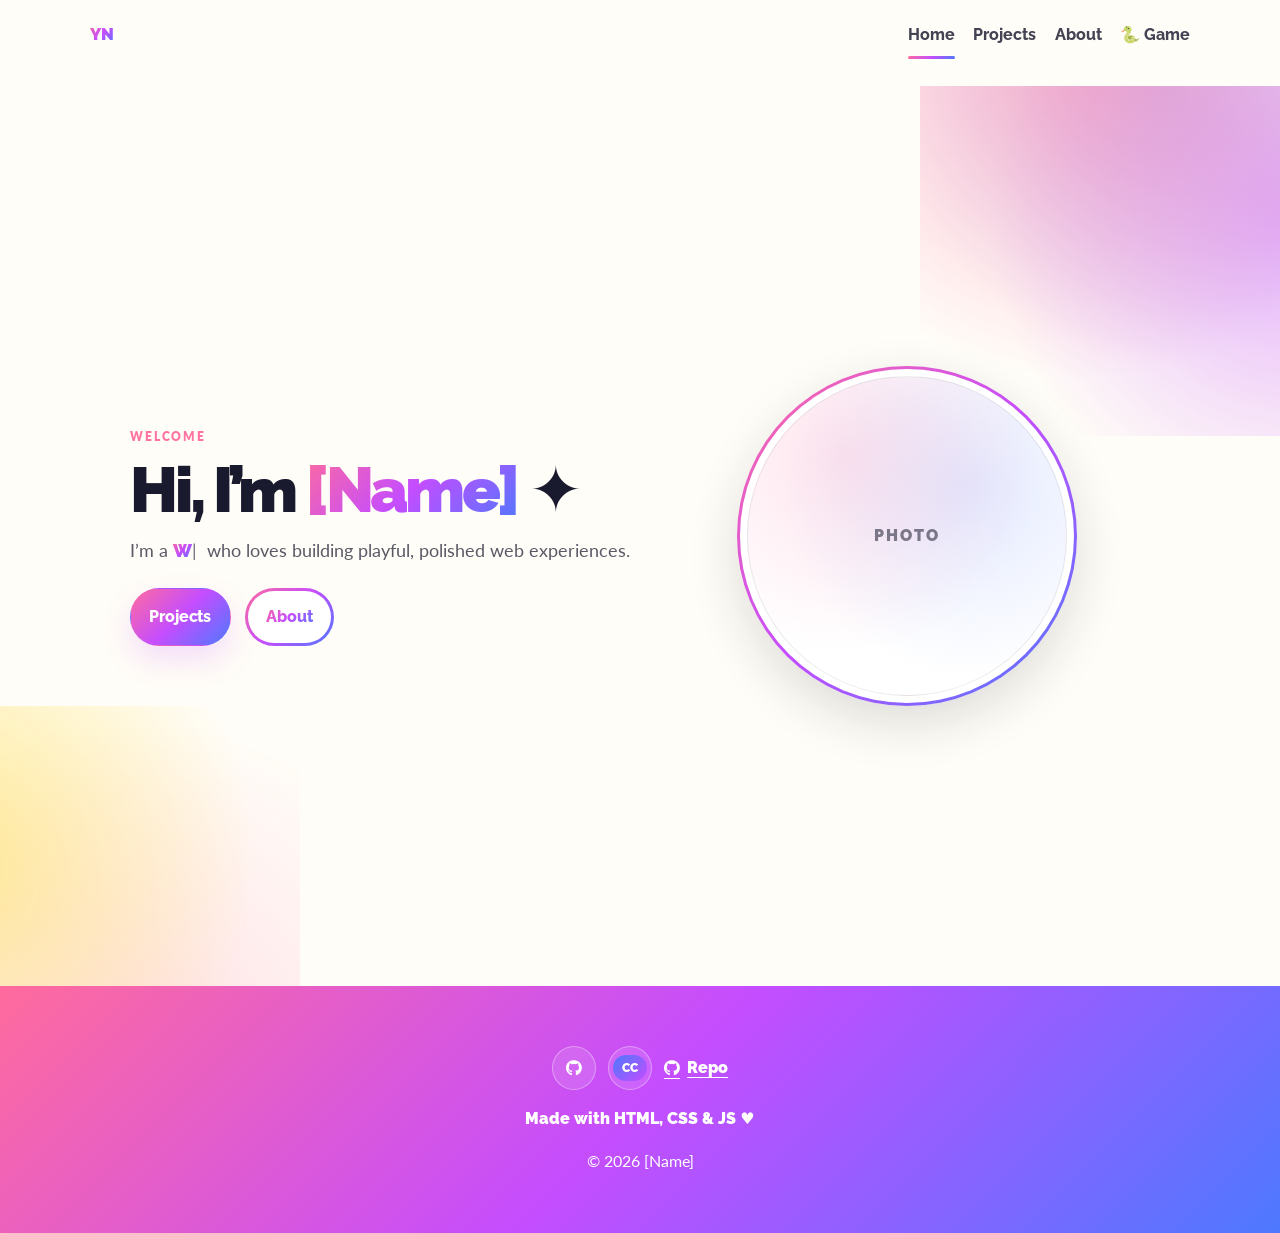
==== solmazadg09.github.io-SITE-1101/index.html @ bbb1feec "Home page text change" ====
<!doctype html>
<html lang="en">
  <head>
    <meta charset="UTF-8" />
    <meta name="viewport" content="width=device-width, initial-scale=1" />
    <meta name="description" content="Personal portfolio website" />
    <title>My Portfolio</title>

    <!-- Google Fonts -->
    <link rel="preconnect" href="https://fonts.googleapis.com" />
    <link rel="preconnect" href="https://fonts.gstatic.com" crossorigin />
    <link
      href="https://fonts.googleapis.com/css2?family=Lato:wght@400;700;900&family=Raleway:wght@700;800;900&display=swap"
      rel="stylesheet"
    />

    <!-- Font Awesome -->
    <link
      rel="stylesheet"
      href="https://cdnjs.cloudflare.com/ajax/libs/font-awesome/6.5.2/css/all.min.css"
      referrerpolicy="no-referrer"
    />

    <link rel="stylesheet" href="./css/style.css" />
    <script src="./js/main.js" defer></script>
  </head>
  <body>
    <a class="skip-link" href="#main">Skip to content</a>

    <header class="site-header">
      <nav class="nav" aria-label="Primary">
        <div class="container nav-inner">
          <a class="brand" href="./index.html" aria-label="Home">
            <span class="brand-mark grad-text">YN</span>
          </a>

          <button
            class="nav-toggle"
            id="navToggle"
            type="button"
            aria-label="Open menu"
            aria-controls="navMenu"
            aria-expanded="false"
          >
            <span class="nav-toggle-lines" aria-hidden="true">
              <span></span><span></span><span></span>
            </span>
          </button>

          <div class="nav-menu" id="navMenu">
            <ul class="nav-links">
              <li><a class="active" href="./index.html#home" aria-current="page">Home</a></li>
              <li><a href="./projects.html">Projects</a></li>
              <li><a href="./about.html">About</a></li>
              <li><a href="./game.html">🐍 Game</a></li>
            </ul>
          </div>
        </div>
      </nav>
    </header>

    <main id="main">
      <section class="hero" id="home" aria-label="Hero">
        <div class="blob one" aria-hidden="true"></div>
        <div class="blob two" aria-hidden="true"></div>

        <div class="container hero-inner">
          <div>
            <p class="label">Welcome</p>
            <h1>
              <span>Hi, I’m </span><span class="grad-text" id="heroName" data-text="[Name]">[Solmaz]</span><span> ✦</span>
            </h1>

            <p class="hero-subtitle">
              <span class="muted">I’m a </span>
              <span class="typing grad-text" id="typing" data-words='["Student","Web Developer","Creator"]'></span
              ><span class="typing-cursor" aria-hidden="true">|</span>
              <span class="muted"> who loves building playful, polished web experiences.</span>
            </p>

            <div class="hero-actions">
              <a class="button button-primary" href="./projects.html">Projects</a>
              <a class="button button-outline" href="./about.html"><span>About</span></a>
            </div>
          </div>

          <div aria-label="Profile photo">
            <div class="ring-photo" role="img" aria-label="Profile photo placeholder">
              <div class="photo-placeholder">Photo</div>
            </div>
          </div>
        </div>
      </section>
    </main>

    <footer class="site-footer">
      <div class="container footer-inner">
        <div class="footer-icons" aria-label="Links">
          <a class="footer-icon" href="https://github.com/solmazadg09" target="_blank" rel="noopener" aria-label="GitHub">
            <i class="fa-brands fa-github" aria-hidden="true"></i>
          </a>
          <a
            class="footer-icon"
            href="https://www.codecademy.com/profiles/solmazadg09"
            target="_blank"
            rel="noopener"
            aria-label="Codecademy Profile"
            title="Codecademy Profile"
          >
            <span class="cc-badge" aria-hidden="true">CC</span>
          </a>
          <a
            class="footer-repo"
            href="https://github.com/solmazadg09/solmazadg09.github.io-SITE-1101"
            target="_blank"
            rel="noopener"
            aria-label="Repo"
          >
            <i class="fa-brands fa-github" aria-hidden="true"></i><span>Repo</span>
          </a>
        </div>

        <div class="footer-tagline">Made with HTML, CSS &amp; JS ♥</div>
        <div>© <span id="year">2026</span> [Name]</div>
      </div>
    </footer>
  </body>
</html>
---- solmazadg09.github.io-SITE-1101/css/style.css ----
:root {
  --grad-1: #FF6B9D;
  --grad-2: #C44DFF;
  --grad-3: #4D79FF;
  --grad-main: linear-gradient(135deg, #FF6B9D, #C44DFF, #4D79FF);
  --bg-main: #FFFDF7;
  --text-dark: #1A1A2E;

  /* Theme (Josh W Comeau-inspired) */
  --bg: var(--bg-main);
  --lavender: #f8f4ff;
  --card: #ffffff;
  --text: var(--text-dark);
  --muted: rgba(26, 26, 46, 0.72);
  --border: rgba(26, 26, 46, 0.12);
  --shadow: 0 18px 50px rgba(26, 26, 46, 0.14);
  --shadow-2: 0 24px 70px rgba(26, 26, 46, 0.18);

  --grad: var(--grad-main);
  --yellow: #ffd93d;

  --radius: 16px;
  --radius-lg: 22px;
  --container: 1120px;

  --font-body: "Lato", system-ui, -apple-system, Segoe UI, Roboto, Arial, sans-serif;
  --font-head: "Raleway", system-ui, -apple-system, Segoe UI, Roboto, Arial, sans-serif;
  --ease-standard: 220ms ease;
}

*,
*::before,
*::after {
  box-sizing: border-box;
}

html {
  margin: 0;
  padding: 0;
  width: 100%;
  scroll-behavior: smooth;
  overflow-x: hidden;
}

body {
  margin: 0;
  padding: 0;
  width: 100%;
  overflow-x: hidden;
  min-height: 100vh;
  display: flex;
  flex-direction: column;
  font-family: var(--font-body);
  font-size: clamp(0.95rem, 1.5vw, 1rem);
  color: var(--text);
  background: var(--bg);
  line-height: 1.6;
  text-rendering: optimizeLegibility;
  animation: pageFadeIn 0.4s ease;
}

main {
  flex: 1;
  width: 100%;
  padding-top: 86px;
}

@keyframes pageFadeIn {
  from {
    opacity: 0;
  }
  to {
    opacity: 1;
  }
}

img {
  max-width: 100%;
  height: auto;
  display: block;
}

a {
  color: inherit;
  text-decoration: none;
  transition: color var(--ease-standard), opacity var(--ease-standard), transform var(--ease-standard);
}

code {
  font-family: ui-monospace, SFMono-Regular, Menlo, Monaco, Consolas, "Liberation Mono",
    "Courier New", monospace;
  font-size: 0.95em;
}

.container {
  max-width: 1100px;
  width: 100%;
  margin: 0 auto;
  padding: 0 40px;
  box-sizing: border-box;
}

section {
  width: 100%;
  box-sizing: border-box;
  padding: 80px 0;
}

.skip-link {
  position: absolute;
  left: 1rem;
  top: 1rem;
  padding: 0.75rem 1rem;
  border-radius: 999px;
  background: #fff;
  border: 1px solid var(--border);
  transform: translateY(-200%);
  transition: transform 160ms ease;
  z-index: 999;
}
.skip-link:focus {
  transform: translateY(0);
  outline: none;
}

/* Shared typography */
h1,
h2,
h3 {
  font-family: var(--font-head);
  line-height: 1.1;
  letter-spacing: -0.02em;
}

.muted {
  color: var(--muted);
}

.label {
  margin: 0;
  text-transform: uppercase;
  letter-spacing: 0.15em;
  font-weight: 800;
  font-size: 0.78rem;
  color: rgba(255, 107, 157, 0.95);
}

.grad-text {
  background: var(--grad);
  -webkit-background-clip: text;
  background-clip: text;
  -webkit-text-fill-color: transparent;
}

.section-title {
  position: relative;
  display: inline-block;
  margin: 0;
  font-size: clamp(1.6rem, 2.8vw, 2.1rem);
}

.section-title::after {
  content: "";
  position: absolute;
  left: 0;
  bottom: -10px;
  width: 62px;
  height: 6px;
  border-radius: 999px;
  background: var(--grad);
  transform-origin: left;
  transform: scaleX(0.78);
  animation: underlinePulse 3.5s ease-in-out infinite;
}

@keyframes underlinePulse {
  0%,
  100% {
    transform: scaleX(0.78);
    filter: saturate(1);
  }
  50% {
    transform: scaleX(1);
    filter: saturate(1.1);
  }
}

/* Navbar */
.site-header {
  position: fixed;
  top: 0;
  left: 0;
  width: 100%;
  box-sizing: border-box;
  z-index: 50;
  background: transparent;
  transition: background 200ms ease, box-shadow 200ms ease;
}

.site-header.scrolled {
  background: rgba(255, 255, 255, 0.92);
  backdrop-filter: blur(10px);
  box-shadow: 0 12px 30px rgba(26, 26, 46, 0.10);
}

.nav {
  width: 100%;
}

.nav-inner {
  position: relative;
  display: flex;
  align-items: center;
  justify-content: space-between;
  gap: 1rem;
  padding: 1rem 0;
}

.brand {
  display: inline-flex;
  align-items: center;
  gap: 0.65rem;
  font-family: var(--font-head);
  font-weight: 900;
  letter-spacing: -0.03em;
}

.brand-mark {
  font-weight: 900;
  font-size: 1.05rem;
}

.nav-toggle {
  display: none;
  width: 44px;
  height: 44px;
  border-radius: 12px;
  border: 1px solid var(--border);
  background: rgba(255, 255, 255, 0.72);
  cursor: pointer;
}

.nav-toggle-lines {
  width: 18px;
  height: 12px;
  margin: 0 auto;
  position: relative;
}

.nav-toggle-lines span {
  position: absolute;
  left: 0;
  right: 0;
  height: 2px;
  background: var(--text);
  border-radius: 999px;
  transition: transform 180ms ease, top 180ms ease, opacity 180ms ease;
}

.nav-toggle-lines span:nth-child(1) {
  top: 0;
}
.nav-toggle-lines span:nth-child(2) {
  top: 5px;
}
.nav-toggle-lines span:nth-child(3) {
  top: 10px;
}

.nav-menu {
  display: flex;
  align-items: center;
  gap: 1.25rem;
}

.nav-links {
  list-style: none;
  display: flex;
  gap: 1.15rem;
  padding: 0;
  margin: 0;
}

.nav-links a {
  position: relative;
  display: inline-block;
  padding: 0.35rem 0;
  font-family: var(--font-head);
  font-weight: 750;
  color: rgba(26, 26, 46, 0.82);
}

.nav-links a:hover,
.nav-links a:focus-visible {
  background: var(--grad);
  -webkit-background-clip: text;
  background-clip: text;
  color: transparent;
  -webkit-text-fill-color: transparent;
  outline: none;
}

.nav-links a::after {
  content: "";
  position: absolute;
  left: 0;
  bottom: -6px;
  height: 3px;
  width: 100%;
  border-radius: 999px;
  background: var(--grad);
  transform: scaleX(0);
  transform-origin: left;
  transition: transform 180ms ease;
}

.nav-links a:hover::after,
.nav-links a:focus-visible::after {
  transform: scaleX(1);
}

.nav-links a.active::after {
  transform: scaleX(1);
}

.nav-links a:focus-visible {
  outline: none;
}

/* Buttons */
.button {
  display: inline-flex;
  align-items: center;
  justify-content: center;
  gap: 0.5rem;
  padding: 0.82rem 1.15rem;
  border-radius: 999px;
  border: 1px solid var(--border);
  font-weight: 800;
  letter-spacing: -0.01em;
  transition: transform var(--ease-standard), box-shadow var(--ease-standard), background var(--ease-standard);
  white-space: nowrap;
  font-family: var(--font-head);
}

.button-primary {
  border-color: transparent;
  background: var(--grad);
  color: #fff;
  box-shadow: 0 14px 30px rgba(196, 77, 255, 0.18);
}

.button-primary:hover,
.button-primary:focus-visible {
  transform: translateY(-2px);
  box-shadow: 0 14px 32px rgba(196, 77, 255, 0.28);
  outline: none;
}

.button-outline {
  background: transparent;
  border: 3px solid transparent;
  background:
    linear-gradient(#fff, #fff) padding-box,
    var(--grad) border-box;
  color: transparent;
  position: relative;
}

.button-outline span {
  background: var(--grad);
  -webkit-background-clip: text;
  background-clip: text;
  -webkit-text-fill-color: transparent;
}

.button-outline:hover,
.button-outline:focus-visible {
  background: var(--grad);
  transform: translateY(-2px);
  outline: none;
}

.button-outline:hover span,
.button-outline:focus-visible span {
  -webkit-text-fill-color: #fff;
  color: #fff;
  background: none;
}

/* Home hero CTAs: stable hover — no translate (avoids jump / magnetic jitter) */
.hero-actions .button-primary:hover,
.hero-actions .button-primary:focus-visible {
  transform: scale(1.02);
  box-shadow: 0 12px 28px rgba(196, 77, 255, 0.22);
}

.hero-actions .button-outline:hover,
.hero-actions .button-outline:focus-visible {
  transform: scale(1.02);
  box-shadow: 0 10px 26px rgba(196, 77, 255, 0.12);
}

/* Sections */
.section {
  padding: 80px 0;
}

.section.alt {
  background: var(--lavender);
}

.section-header {
  margin-bottom: 1.35rem;
}

.section-header p {
  margin: 0.65rem 0 0;
  max-width: 70ch;
}

/* Hero */
.hero {
  position: relative;
  width: 100vw;
  min-height: 100vh;
  margin-left: 0;
  display: flex;
  align-items: center;
  padding: 0;
  overflow: hidden;
}

.hero-inner {
  display: grid;
  grid-template-columns: 1.15fr 0.85fr;
  align-items: center;
  gap: 3rem;
  padding-top: 80px;
  padding-bottom: 80px;
}

.hero h1 {
  margin: 0.5rem 0 0.75rem;
  font-size: clamp(2.6rem, 5vw, 4.4rem);
  font-weight: 900;
  letter-spacing: -0.05em;
}

.typing {
  font-family: var(--font-head);
  font-weight: 900;
}

.typing-cursor {
  display: inline-block;
  width: 1ch;
  color: rgba(26, 26, 46, 0.65);
  animation: blink 1s step-end infinite;
}

@keyframes blink {
  50% {
    opacity: 0;
  }
}

.hero-subtitle {
  margin: 0 0 1.25rem;
  font-size: 1.1rem;
  max-width: 62ch;
}

.hero-actions {
  display: flex;
  gap: 0.9rem;
  flex-wrap: wrap;
  margin-top: 1.4rem;
}

.hero-links {
  margin-top: 1rem;
  display: inline-flex;
  align-items: center;
  gap: 0.55rem;
}

.hero-link {
  width: 34px;
  height: 34px;
  border-radius: 999px;
  display: inline-grid;
  place-items: center;
  border: 1px solid var(--border);
  background: rgba(255, 255, 255, 0.88);
  transition: transform var(--ease-standard), box-shadow var(--ease-standard);
}

.hero-link:hover,
.hero-link:focus-visible {
  transform: translateY(-1px);
  box-shadow: 0 8px 20px rgba(26, 26, 46, 0.16);
  outline: none;
}

.ring-photo {
  width: min(340px, 80vw);
  aspect-ratio: 1 / 1;
  border-radius: 999px;
  border: 3px solid transparent;
  background:
    linear-gradient(#fff, #fff) padding-box,
    var(--grad) border-box;
  box-shadow: var(--shadow);
  overflow: hidden;
  display: grid;
  place-items: center;
}

.ring-photo .photo-placeholder {
  width: calc(100% - 14px);
  height: calc(100% - 14px);
  border-radius: 999px;
  background: radial-gradient(circle at 30% 25%, rgba(255, 107, 157, 0.18), transparent 60%),
    radial-gradient(circle at 70% 35%, rgba(77, 121, 255, 0.16), transparent 62%),
    #fff;
  border: 1px solid rgba(26, 26, 46, 0.08);
  display: grid;
  place-items: center;
  font-family: var(--font-head);
  font-weight: 900;
  letter-spacing: 0.12em;
  text-transform: uppercase;
  color: rgba(26, 26, 46, 0.55);
}

.blob {
  position: absolute;
  width: 540px;
  height: 540px;
  filter: blur(0.2px);
  opacity: 0.9;
  z-index: -1;
  animation: blobMorph 14s ease-in-out infinite, blobDrift 18s ease-in-out infinite;
}

.blob.one {
  top: -190px;
  right: -180px;
  background: radial-gradient(circle at 30% 30%, rgba(255, 107, 157, 0.55), transparent 60%),
    radial-gradient(circle at 70% 60%, rgba(196, 77, 255, 0.48), transparent 62%),
    radial-gradient(circle at 45% 35%, rgba(77, 121, 255, 0.30), transparent 60%);
}

.blob.two {
  bottom: -240px;
  left: -220px;
  width: 520px;
  height: 520px;
  background: radial-gradient(circle at 30% 30%, rgba(255, 217, 61, 0.60), transparent 62%),
    radial-gradient(circle at 70% 65%, rgba(255, 107, 157, 0.22), transparent 65%);
  animation-duration: 16s, 22s;
}

@keyframes blobMorph {
  0% {
    border-radius: 42% 58% 50% 50% / 46% 46% 54% 54%;
  }
  33% {
    border-radius: 58% 42% 62% 38% / 42% 56% 44% 58%;
  }
  66% {
    border-radius: 44% 56% 38% 62% / 60% 40% 60% 40%;
  }
  100% {
    border-radius: 42% 58% 50% 50% / 46% 46% 54% 54%;
  }
}

@keyframes blobDrift {
  0%,
  100% {
    transform: translate3d(0, 0, 0) rotate(0deg);
  }
  50% {
    transform: translate3d(18px, -10px, 0) rotate(6deg);
  }
}

/* Cards + pills */
.cards {
  display: grid;
  grid-template-columns: repeat(3, minmax(0, 1fr));
  gap: 1.4rem;
}

.card {
  background: var(--card);
  border-radius: var(--radius);
  box-shadow: 0 14px 40px rgba(26, 26, 46, 0.10);
  border: 1px solid rgba(26, 26, 46, 0.08);
  overflow: hidden;
  position: relative;
  transition: transform var(--ease-standard), box-shadow var(--ease-standard);
}

.card::before {
  content: "";
  position: absolute;
  inset: 0;
  pointer-events: none;
  opacity: 0;
  transition: opacity 180ms ease;
  background: radial-gradient(
    circle at var(--mouse-x, 50%) var(--mouse-y, 50%),
    rgba(255, 107, 157, 0.15),
    transparent 60%
  );
}

.card:hover::before {
  opacity: 1;
}

.card:hover {
  transform: translateY(-4px);
  box-shadow: 0 16px 42px rgba(26, 26, 46, 0.16);
}

.project-card {
  cursor: pointer;
}

.project-card:hover::after {
  content: "Click to view more";
  position: absolute;
  bottom: 10px;
  right: 10px;
  background: rgba(0, 0, 0, 0.8);
  color: white;
  padding: 4px 8px;
  border-radius: 4px;
  font-size: 0.75rem;
  font-weight: 500;
  pointer-events: none;
  z-index: 1;
}

.card-body {
  padding: 1.1rem 1.2rem 1.25rem;
}

.card h3 {
  margin: 0 0 0.35rem;
}

.card p {
  margin: 0.35rem 0 0.95rem;
  color: var(--muted);
}

.project-hero {
  padding: 1.2rem;
  color: #fff;
  position: relative;
  min-height: 110px;
  display: flex;
  align-items: flex-end;
}

.project-hero h3 {
  margin: 0;
  font-size: 1.25rem;
  letter-spacing: -0.03em;
}

.tags {
  display: flex;
  gap: 0.5rem;
  flex-wrap: wrap;
}

.tag {
  display: inline-flex;
  align-items: center;
  padding: 0.35rem 0.6rem;
  border-radius: 999px;
  color: #fff;
  font-weight: 900;
  font-family: var(--font-head);
  font-size: 0.78rem;
  background: var(--grad);
}

/* About layout */
.two-col {
  display: grid;
  grid-template-columns: 1.5fr 1fr;
  gap: 2rem;
  align-items: start;
}

.skills-grid {
  display: grid;
  grid-template-columns: repeat(3, minmax(0, 1fr));
  gap: 0.6rem;
  margin-top: 1rem;
}

.skill-pill {
  position: relative;
  overflow: hidden;
  padding: 0.55rem 0.7rem;
  border-radius: 999px;
  color: #fff;
  font-family: var(--font-head);
  font-weight: 900;
  font-size: 0.82rem;
  text-align: center;
  background: var(--grad);
}

.skill-pill::after {
  content: "";
  position: absolute;
  inset: -40% -60%;
  background: linear-gradient(120deg, transparent, rgba(255, 255, 255, 0.55), transparent);
  transform: translateX(-120%);
  opacity: 0;
}

.skill-pill:hover::after {
  opacity: 1;
  animation: shimmer 650ms ease-out forwards;
}

@keyframes shimmer {
  to {
    transform: translateX(120%);
  }
}

/* Scroll reveal */
.reveal {
  opacity: 0;
  transform: translateY(30px);
  transition: opacity 700ms ease, transform 700ms ease;
  will-change: opacity, transform;
}

.reveal.in-view {
  opacity: 1;
  transform: translateY(0);
}

.timeline {
  margin-top: 1.25rem;
  padding: 1rem 0.5rem 0.25rem;
}

.timeline-track {
  position: relative;
  height: 6px;
  border-radius: 999px;
  background: var(--grad);
}

.timeline-steps {
  display: grid;
  grid-template-columns: repeat(3, minmax(0, 1fr));
  margin-top: 0.9rem;
  gap: 0.75rem;
  text-align: center;
}

.timeline-dot {
  width: 14px;
  height: 14px;
  border-radius: 999px;
  background: #fff;
  border: 3px solid transparent;
  background:
    linear-gradient(#fff, #fff) padding-box,
    var(--grad) border-box;
  margin: -10px auto 0;
}

/* Game */
.game-page {
  background: var(--bg-main);
}

.game-page-head {
  text-align: center;
  padding-top: 60px;
  margin-bottom: 1.25rem;
}

.game-title {
  margin: 0;
  font-size: clamp(2.1rem, 4vw, 3rem);
}

.game-shell {
  display: flex;
  justify-content: center;
  align-items: center;
  padding: clamp(16px, 4vw, 40px) clamp(12px, 3vw, 20px);
}

.game-card {
  background: #fff;
  border-radius: 24px;
  box-shadow: 0 20px 60px rgba(196, 77, 255, 0.15), 0 8px 24px rgba(255, 107, 157, 0.1);
  padding: clamp(16px, 4vw, 24px);
  display: inline-block;
  max-width: 100%;
  box-sizing: border-box;
}

.game-topbar {
  display: flex;
  justify-content: center;
  flex-wrap: wrap;
  gap: 12px 16px;
  margin-bottom: 14px;
}

.game-stat {
  background: linear-gradient(135deg, var(--grad-1), var(--grad-2));
  color: #fff;
  font-family: var(--font-head);
  font-size: clamp(0.85rem, 2.8vw, 1rem);
  font-weight: 700;
  padding: 8px clamp(14px, 4vw, 24px);
  border-radius: 50px;
  min-width: min(120px, 42vw);
  text-align: center;
  box-sizing: border-box;
}

.canvas-wrap {
  width: 100%;
  max-width: min(400px, calc(100vw - 2.5rem));
  margin: 0 auto;
  overflow: hidden;
  aspect-ratio: 1 / 1;
}

#gameCanvas {
  width: 100%;
  height: auto;
  display: block;
  touch-action: none;
  border-radius: 16px;
  border: 1px solid rgba(26, 26, 46, 0.12);
  background: #fff;
}

.game-actions {
  display: flex;
  justify-content: center;
  margin-top: 18px;
}

.game-cta {
  background: var(--grad-main);
  color: #fff;
  border: none;
  border-radius: 50px;
  padding: 14px 48px;
  min-height: 48px;
  font-size: 1.1rem;
  font-weight: 700;
  font-family: var(--font-head);
  cursor: pointer;
  letter-spacing: 0.05em;
  box-shadow: 0 8px 24px rgba(196, 77, 255, 0.4);
  transition: transform var(--ease-standard), box-shadow var(--ease-standard);
  -webkit-tap-highlight-color: transparent;
}

.game-cta:hover,
.game-cta:focus-visible {
  transform: translateY(-2px);
  box-shadow: 0 12px 30px rgba(196, 77, 255, 0.48);
  outline: none;
}

.game-cta:active {
  transform: translateY(0);
}

.project-modal {
  position: fixed;
  inset: 0;
  display: none;
  align-items: center;
  justify-content: center;
  padding: 1rem;
  background: rgba(26, 26, 46, 0.42);
  z-index: 120;
}

.project-modal.open {
  display: flex;
}

.project-modal-dialog {
  position: relative;
  width: min(760px, 96vw);
  max-height: 90vh;
  overflow-y: auto;
  background: #fff;
  border-radius: 20px;
  border: 1px solid rgba(26, 26, 46, 0.12);
  box-shadow: 0 24px 60px rgba(26, 26, 46, 0.24);
  padding: 1.25rem 1.25rem 1.4rem;
}

.project-modal-close {
  position: absolute;
  top: 10px;
  right: 10px;
  width: 36px;
  height: 36px;
  border-radius: 999px;
  border: 1px solid var(--border);
  background: #fff;
  cursor: pointer;
  font-size: 1.35rem;
  line-height: 1;
}

.project-modal-description {
  margin: 0.35rem 0 0.85rem;
}

.project-modal-images {
  display: grid;
  grid-template-columns: repeat(2, minmax(0, 1fr));
  gap: 0.9rem;
}

.detail-image {
  min-height: 170px;
  border-radius: 14px;
  border: 1px solid rgba(26, 26, 46, 0.1);
  display: grid;
  place-items: center;
  font-family: var(--font-head);
  font-weight: 700;
  color: rgba(26, 26, 46, 0.74);
  background: linear-gradient(135deg, rgba(255, 107, 157, 0.2), rgba(196, 77, 255, 0.2), rgba(77, 121, 255, 0.2));
}

.project-modal-details {
  margin: 0.95rem 0 0;
  padding-left: 1.1rem;
}

.project-modal-details li {
  margin-bottom: 0.45rem;
}

.game-hint {
  color: #888;
  font-size: clamp(0.75rem, 2.5vw, 0.85rem);
  text-align: center;
  margin: 14px 0 0;
  line-height: 1.45;
  padding: 0 4px;
}

/* Footer */
.site-footer {
  width: 100%;
  background: var(--grad);
  color: #fff;
  margin: 0;
  padding: 60px 40px;
  box-sizing: border-box;
}

.footer-inner {
  display: grid;
  gap: 1rem;
  text-align: center;
  justify-items: center;
}

.footer-icons {
  display: inline-flex;
  align-items: center;
  gap: 0.75rem;
}

.footer-icon {
  width: 44px;
  height: 44px;
  display: inline-grid;
  place-items: center;
  border-radius: 999px;
  border: 1px solid rgba(255, 255, 255, 0.35);
  background: rgba(255, 255, 255, 0.12);
  color: #fff;
  transition: transform 140ms ease, background 140ms ease;
}

.footer-icon:hover,
.footer-icon:focus-visible {
  transform: scale(1.08);
  background: rgba(255, 255, 255, 0.18);
  outline: none;
}

.cc-badge {
  font-family: var(--font-head);
  font-weight: 900;
  letter-spacing: -0.03em;
  display: inline-flex;
  align-items: center;
  justify-content: center;
  min-width: 30px;
  padding: 0.2rem 0.6rem;
  border-radius: 999px;
  color: #fff;
  background: linear-gradient(135deg, #4d79ff, #c44dff);
  font-size: 0.78rem;
}

.footer-repo {
  display: inline-flex;
  align-items: center;
  gap: 0.45rem;
  font-weight: 900;
  font-family: var(--font-head);
  text-decoration: underline;
  text-underline-offset: 4px;
}

.footer-tagline {
  font-family: var(--font-head);
  font-weight: 900;
}

/* Responsive */
@media (max-width: 1023px) {
  .cards {
    grid-template-columns: repeat(2, minmax(0, 1fr));
  }

  .two-col {
    grid-template-columns: 1fr;
  }

  .skills-grid {
    grid-template-columns: repeat(2, minmax(0, 1fr));
  }
}

@media (max-width: 768px) {
  .container {
    padding: 0 20px;
  }

  .nav-toggle {
    display: inline-flex;
    align-items: center;
    justify-content: center;
  }

  .nav-menu {
    position: absolute;
    left: 0;
    right: 0;
    top: 100%;
    background: rgba(255, 255, 255, 0.95);
    backdrop-filter: blur(12px);
    border-bottom: 1px solid rgba(26, 26, 46, 0.10);
    box-shadow: 0 16px 40px rgba(26, 26, 46, 0.10);
    padding: 0.9rem 1rem 1.1rem;
    display: grid;
    gap: 0.8rem;
    transform-origin: top;
    transform: translateY(-10px);
    opacity: 0;
    pointer-events: none;
    transition: transform 180ms ease, opacity 180ms ease;
  }

  .nav-menu.open {
    transform: translateY(0);
    opacity: 1;
    pointer-events: auto;
  }

  .nav-links {
    flex-direction: column;
    gap: 0.65rem;
  }

  .cards {
    grid-template-columns: 1fr;
  }

  .project-modal-images {
    grid-template-columns: 1fr;
  }

  .hero {
    min-height: auto;
  }

  .hero-inner {
    grid-template-columns: 1fr;
    padding-top: 2.5rem;
    padding-bottom: 3rem;
  }

  .hero-actions .button {
    width: 100%;
  }

  .blob {
    display: none;
  }

  .site-footer {
    padding: 60px 20px;
  }
}

@media (prefers-reduced-motion: reduce) {
  * {
    transition: none !important;
    animation: none !important;
    scroll-behavior: auto !important;
  }
}
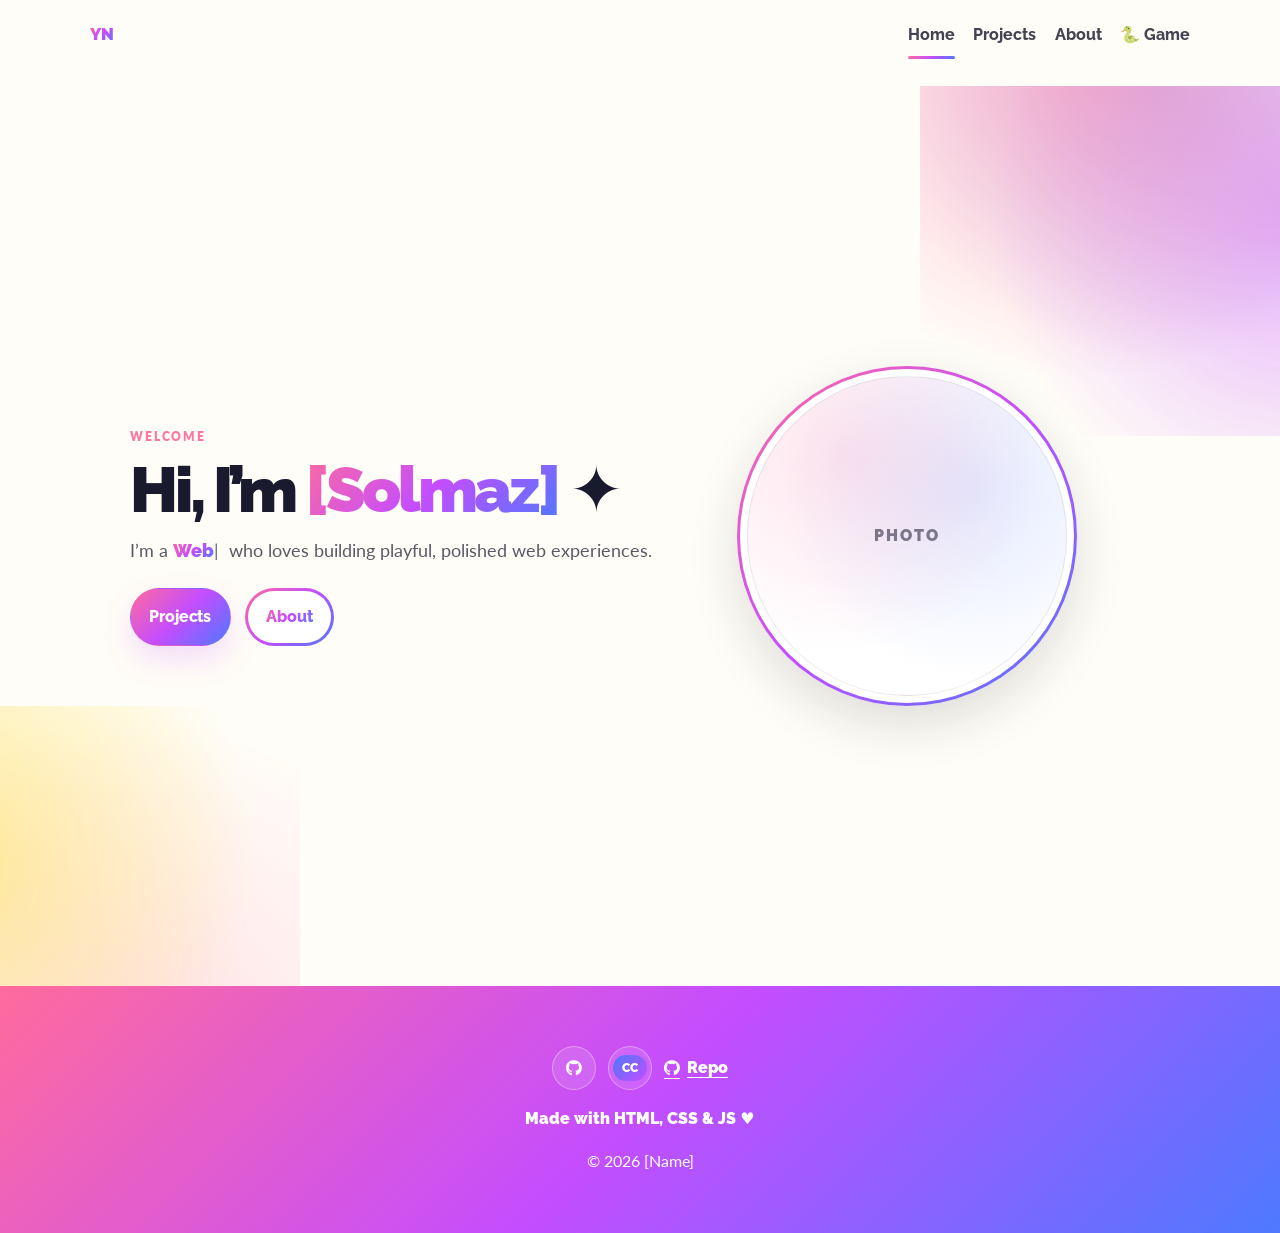
==== commit 4bbe76cc: "Text changes" ====
--- a/solmazadg09.github.io-SITE-1101/index.html
+++ b/solmazadg09.github.io-SITE-1101/index.html
@@ -68,7 +68,7 @@
           <div>
             <p class="label">Welcome</p>
             <h1>
-              <span>Hi, I’m </span><span class="grad-text" id="heroName" data-text="[Name]">[Solmaz]</span><span> ✦</span>
+              <span>Hi, I’m </span><span class="grad-text" id="heroName" data-text="[Solmaz]"></span><span> ✦</span>
             </h1>
 
             <p class="hero-subtitle">
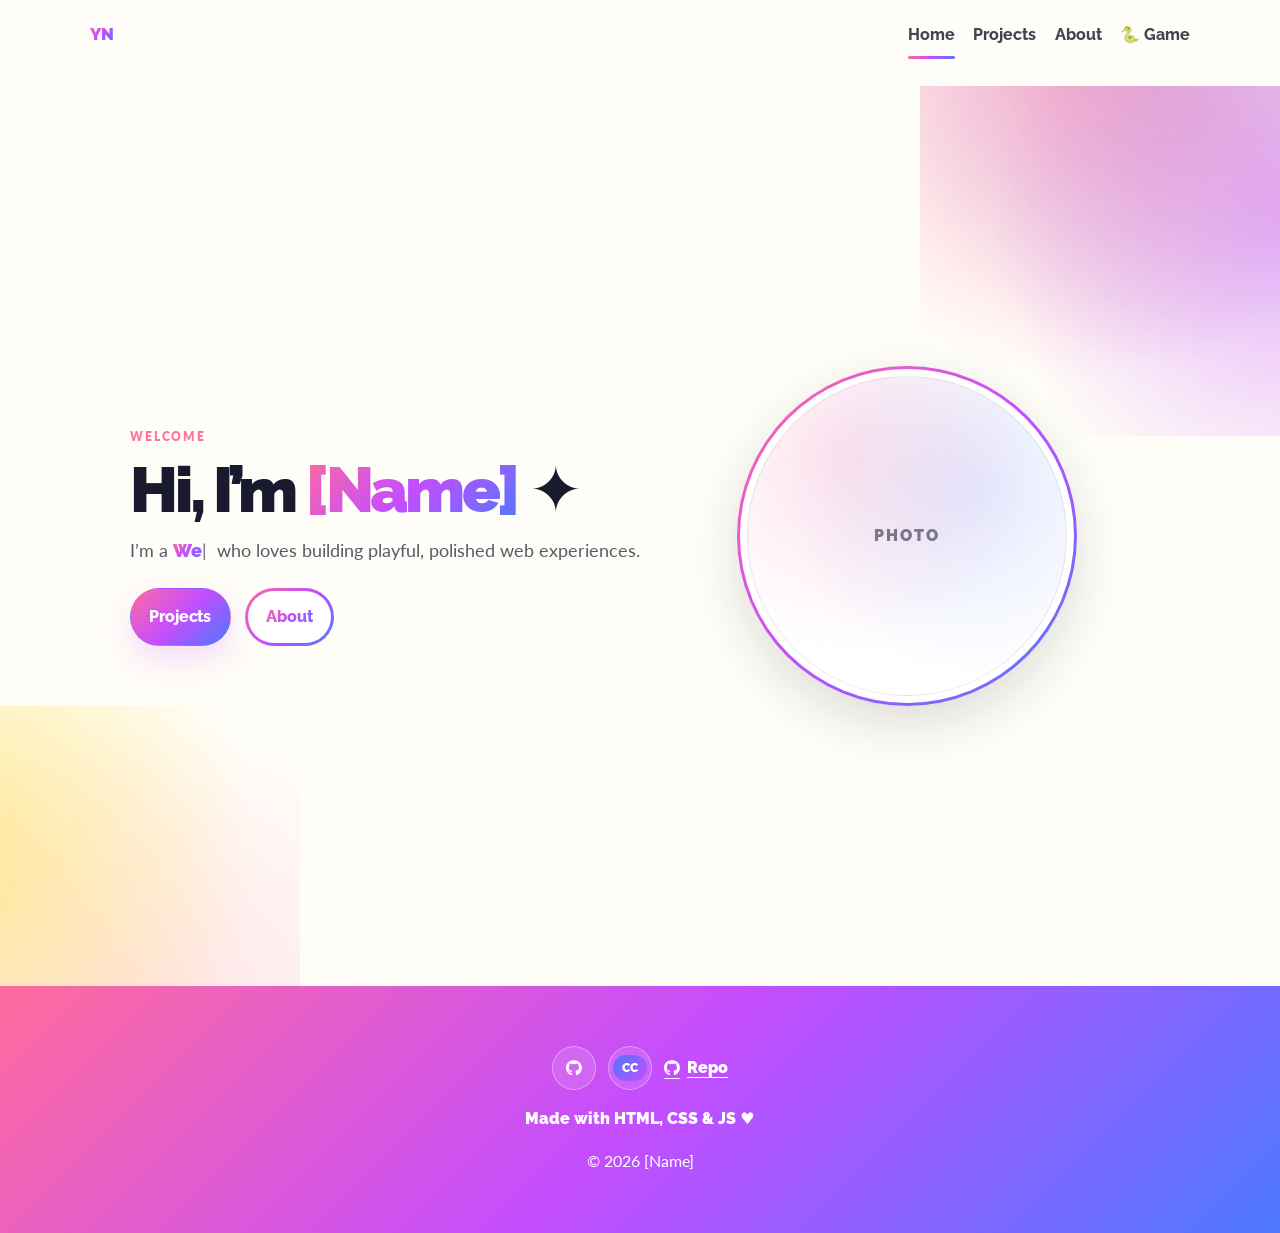
==== commit fdc314c0: "Name change" ====
--- a/solmazadg09.github.io-SITE-1101/index.html
+++ b/solmazadg09.github.io-SITE-1101/index.html
@@ -68,7 +68,7 @@
           <div>
             <p class="label">Welcome</p>
             <h1>
-              <span>Hi, I’m </span><span class="grad-text" id="heroName" data-text="[Solmaz]"></span><span> ✦</span>
+              <span>Hi, I’m </span><span class="grad-text" id="heroName" data-text="[Name]">Name="[Solmaz]"</span><span> ✦</span>
             </h1>
 
             <p class="hero-subtitle">
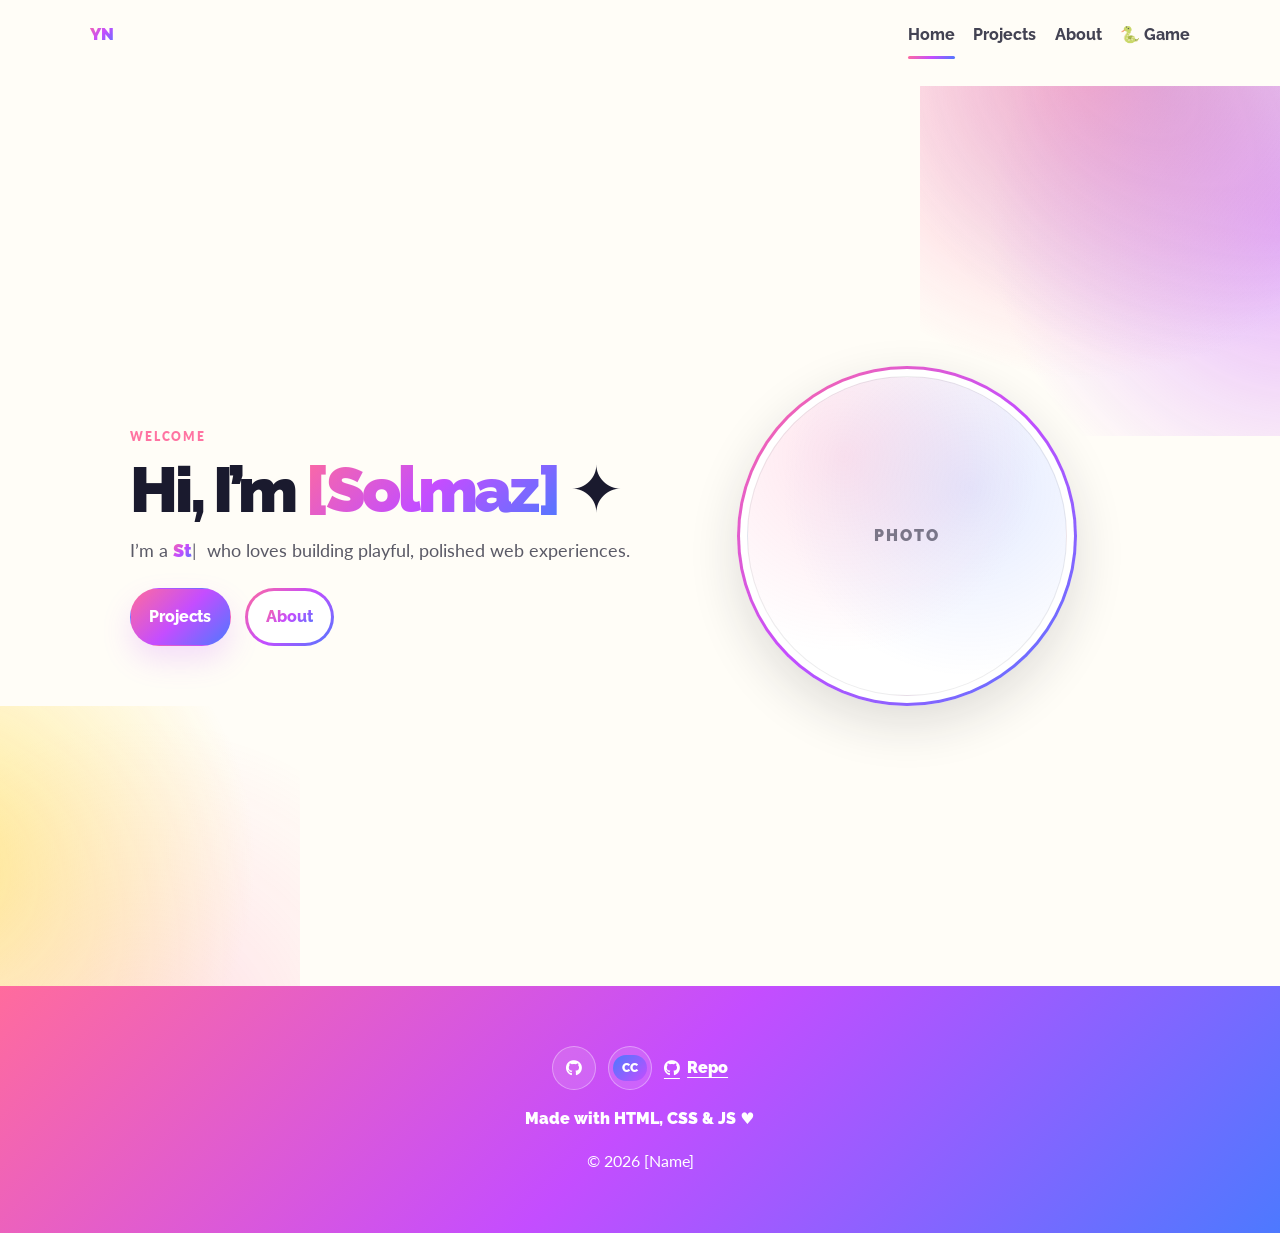
==== commit f085cdec: "Home page change" ====
--- a/solmazadg09.github.io-SITE-1101/index.html
+++ b/solmazadg09.github.io-SITE-1101/index.html
@@ -68,7 +68,7 @@
           <div>
             <p class="label">Welcome</p>
             <h1>
-              <span>Hi, I’m </span><span class="grad-text" id="heroName" data-text="[Name]">Name="[Solmaz]"</span><span> ✦</span>
+              <span>Hi, I’m </span><span class="grad-text" id="heroName" data-text="[Solmaz]">[Solmaz]</span><span> ✦</span>
             </h1>
 
             <p class="hero-subtitle">
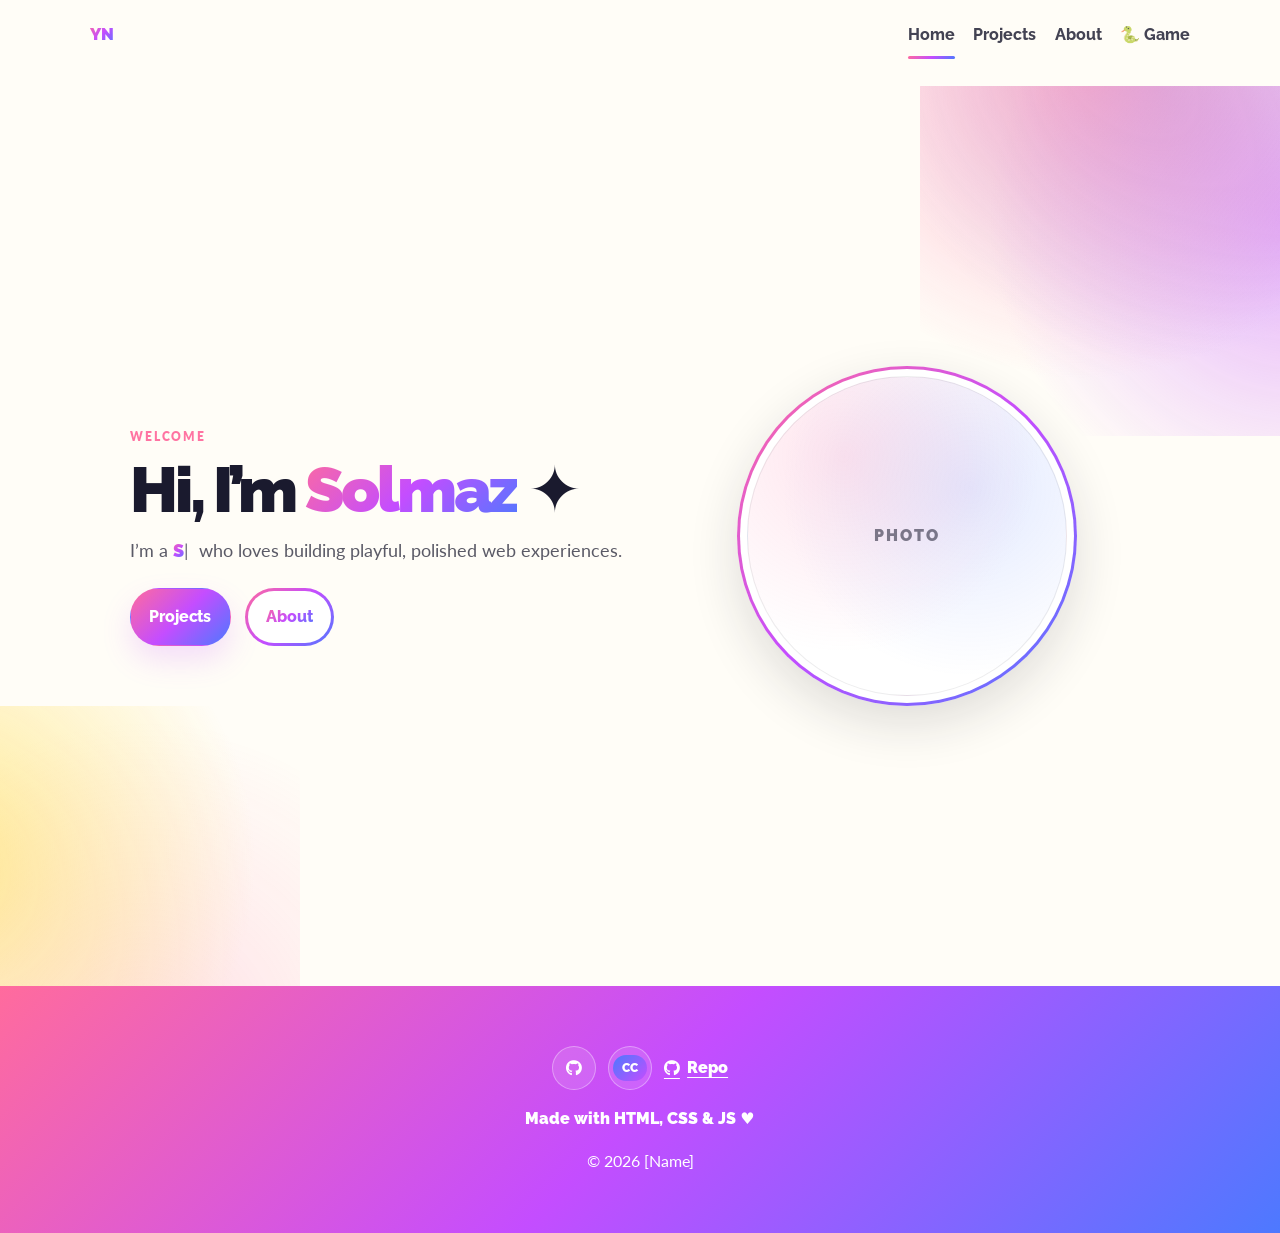
==== commit 8124a581: "Brackets removed" ====
--- a/solmazadg09.github.io-SITE-1101/index.html
+++ b/solmazadg09.github.io-SITE-1101/index.html
@@ -68,7 +68,7 @@
           <div>
             <p class="label">Welcome</p>
             <h1>
-              <span>Hi, I’m </span><span class="grad-text" id="heroName" data-text="[Solmaz]">[Solmaz]</span><span> ✦</span>
+              <span>Hi, I’m </span><span class="grad-text" id="heroName" data-text="Solmaz">Solmaz</span><span> ✦</span>
             </h1>
 
             <p class="hero-subtitle">
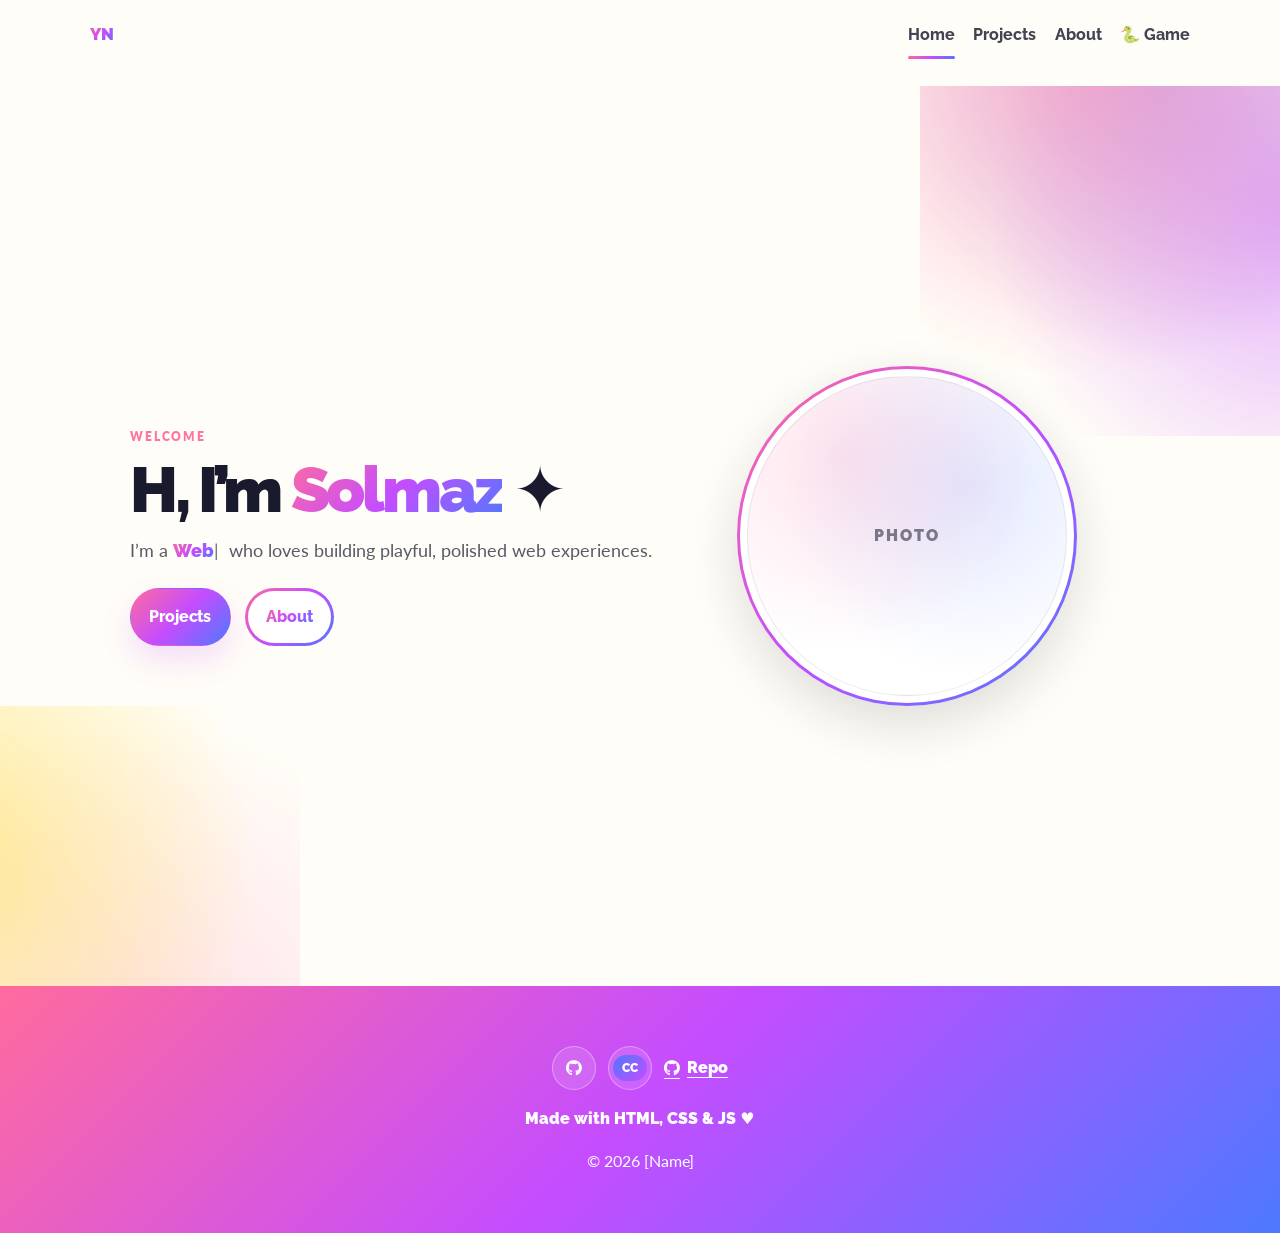
==== commit 7550115b: "Text changes" ====
--- a/solmazadg09.github.io-SITE-1101/index.html
+++ b/solmazadg09.github.io-SITE-1101/index.html
@@ -68,7 +68,7 @@
           <div>
             <p class="label">Welcome</p>
             <h1>
-              <span>Hi, I’m </span><span class="grad-text" id="heroName" data-text="Solmaz">Solmaz</span><span> ✦</span>
+              <span>H, I’m </span><span class="grad-text" id="heroName" data-text="Solmaz">Solmaz</span><span> ✦</span>
             </h1>
 
             <p class="hero-subtitle">
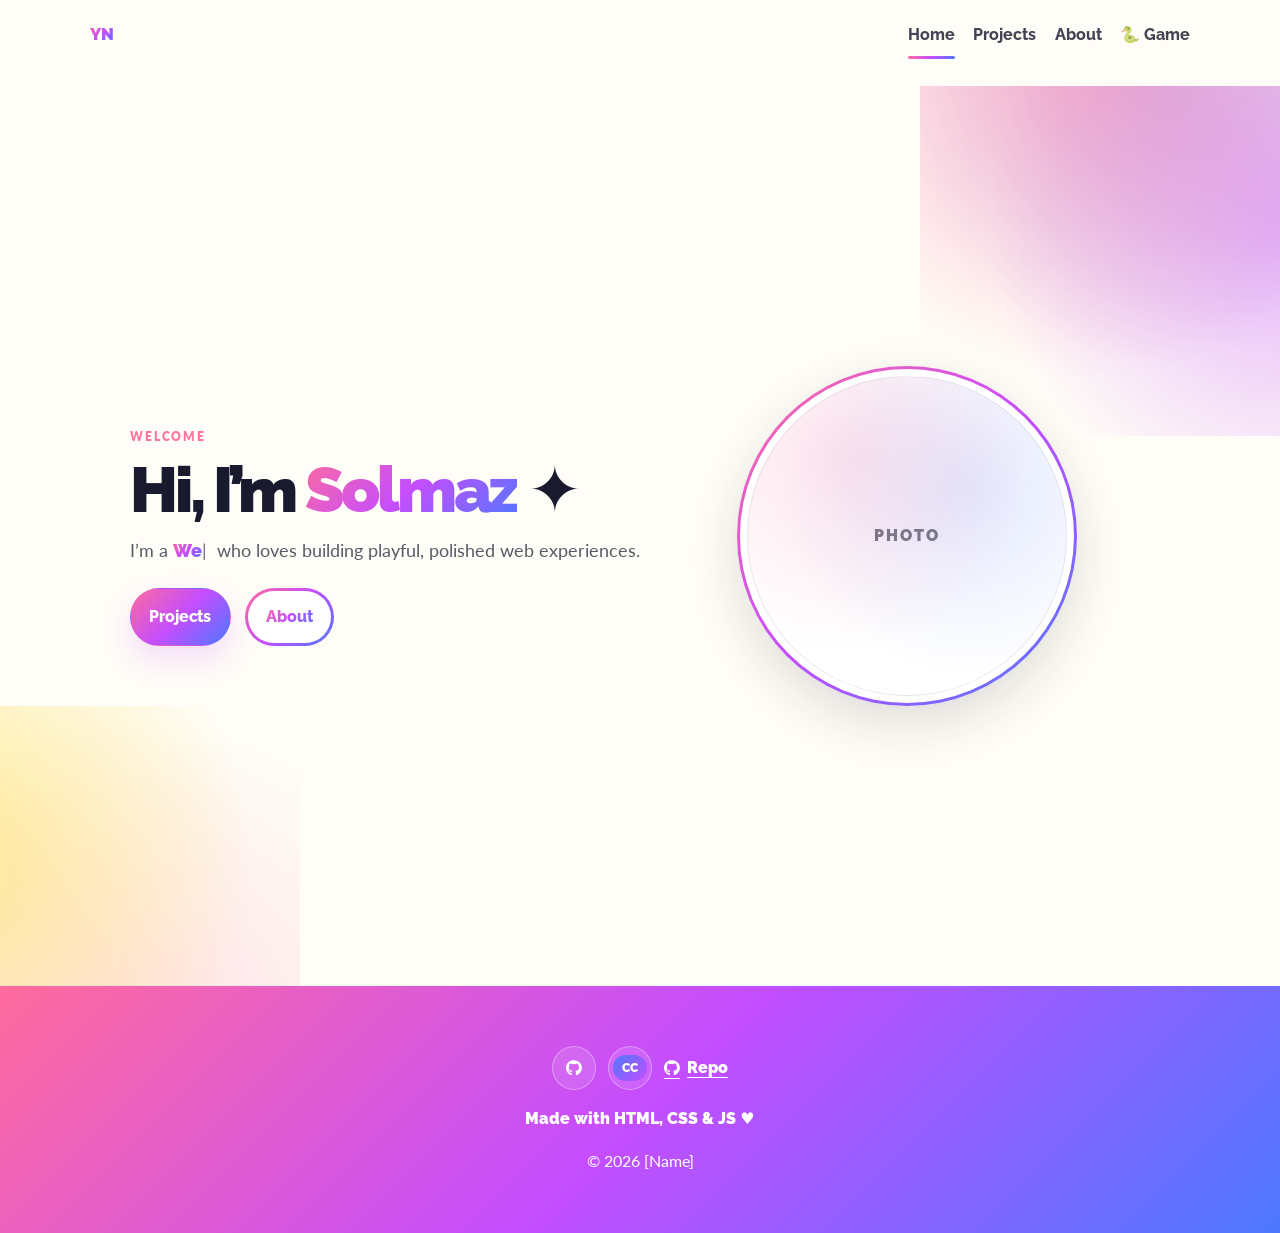
==== commit a830b3d3: "Refreshing Home page" ====
--- a/solmazadg09.github.io-SITE-1101/index.html
+++ b/solmazadg09.github.io-SITE-1101/index.html
@@ -68,8 +68,8 @@
           <div>
             <p class="label">Welcome</p>
             <h1>
-              <span>H, I’m </span><span class="grad-text" id="heroName" data-text="Solmaz">Solmaz</span><span> ✦</span>
-            </h1>
+              <span>Hi, I’m </span><span class="grad-text" id="heroName" data-text="Solmaz">Solmaz</span><span> ✦</span>
+            </h1> 
 
             <p class="hero-subtitle">
               <span class="muted">I’m a </span>
